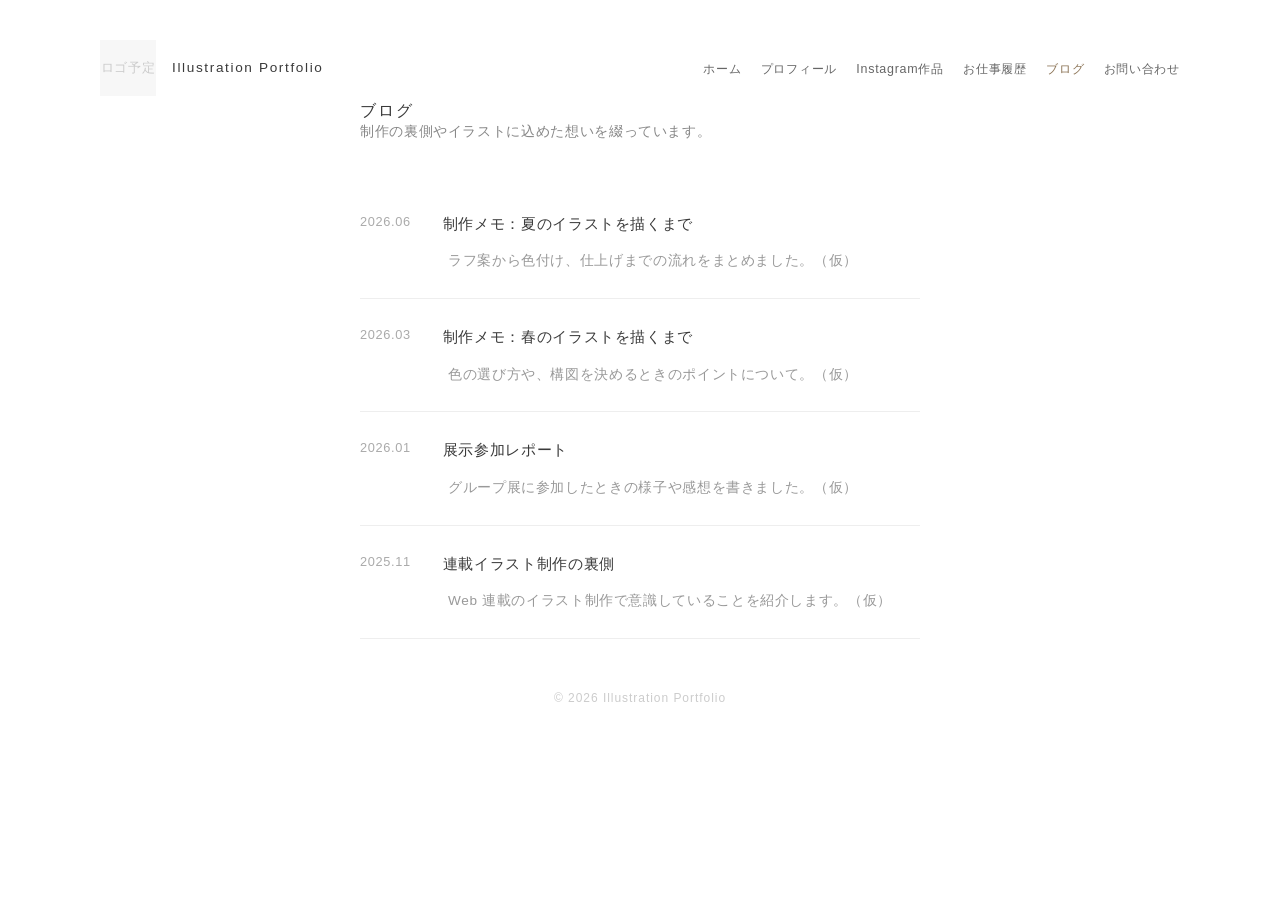
==== blog.html @ 1ec5f2de "複数ページ構成の土台を作成" ====
<!DOCTYPE html>
<html lang="ja">
<head>
  <meta charset="UTF-8">
  <meta name="viewport" content="width=device-width, initial-scale=1.0">
  <title>Illustration Portfolio | ブログ</title>
  <link rel="stylesheet" href="style.css">
</head>
<body>

  <div class="site-header">
    <a href="index.html" class="site-logo">
      <div class="placeholder logo-placeholder">ロゴ予定</div>
      <span>Illustration Portfolio</span>
    </a>
    <nav>
      <ul>
        <li><a href="index.html">ホーム</a></li>
        <li><a href="profile.html">プロフィール</a></li>
        <li><a href="instagram.html">Instagram作品</a></li>
        <li><a href="works.html">お仕事履歴</a></li>
        <li><a href="blog.html" class="nav-current">ブログ</a></li>
        <li><a href="contact.html">お問い合わせ</a></li>
      </ul>
    </nav>
  </div>

  <main class="section-narrow page-main">
    <h1 class="page-title">ブログ</h1>
    <p class="section-lead">制作の裏側やイラストに込めた想いを綴っています。</p>

    <ul class="blog-list">
      <li>
        <a href="#">
          <span class="blog-date">2026.06</span>
          <span class="blog-title">制作メモ：夏のイラストを描くまで</span>
        </a>
        <p class="blog-excerpt">ラフ案から色付け、仕上げまでの流れをまとめました。（仮）</p>
      </li>
      <li>
        <a href="#">
          <span class="blog-date">2026.03</span>
          <span class="blog-title">制作メモ：春のイラストを描くまで</span>
        </a>
        <p class="blog-excerpt">色の選び方や、構図を決めるときのポイントについて。（仮）</p>
      </li>
      <li>
        <a href="#">
          <span class="blog-date">2026.01</span>
          <span class="blog-title">展示参加レポート</span>
        </a>
        <p class="blog-excerpt">グループ展に参加したときの様子や感想を書きました。（仮）</p>
      </li>
      <li>
        <a href="#">
          <span class="blog-date">2025.11</span>
          <span class="blog-title">連載イラスト制作の裏側</span>
        </a>
        <p class="blog-excerpt">Web 連載のイラスト制作で意識していることを紹介します。（仮）</p>
      </li>
    </ul>
  </main>

  <footer>
    <p>© 2026 Illustration Portfolio</p>
  </footer>

</body>
</html>
---- style.css ----
/* ========================================
   基本設定
   ======================================== */

body {
  margin: 0;
  background-color: #ffffff;
  color: #3a3a3a;
  font-family: "Hiragino Sans", "Hiragino Kaku Gothic ProN", Meiryo, sans-serif;
  font-weight: 300;
  line-height: 1.9;
  letter-spacing: 0.04em;
}

a {
  color: #3a3a3a;
  text-decoration: none;
}

a:hover {
  color: #8b7355;
}


/* ========================================
   ヘッダー（ロゴ左・ナビ右）
   ======================================== */

.site-header {
  display: flex;
  align-items: center;
  justify-content: space-between;
  max-width: 1080px;
  margin: 0 auto;
  padding: 2.5rem 2rem 0;
}

.site-logo {
  display: flex;
  align-items: center;
  gap: 1rem;
  color: #3a3a3a;
}

.site-logo:hover {
  color: #3a3a3a;
  text-decoration: none;
}

.site-logo span {
  font-size: 0.85rem;
  letter-spacing: 0.12em;
  line-height: 1.5;
}

nav ul {
  display: flex;
  flex-wrap: wrap;
  gap: 1.2rem;
  list-style: none;
  margin: 0;
  padding: 0;
}

nav a {
  font-size: 0.78rem;
  letter-spacing: 0.06em;
  color: #666;
}

nav a:hover {
  color: #8b7355;
  text-decoration: none;
}

nav a.nav-current {
  color: #8b7355;
}


/* ========================================
   プレースホルダー
   ======================================== */

.placeholder {
  display: flex;
  align-items: center;
  justify-content: center;
  background-color: #f7f7f7;
  color: #ccc;
  font-size: 0.8rem;
  box-sizing: border-box;
}

.logo-placeholder {
  width: 56px;
  height: 56px;
  flex-shrink: 0;
}

.main-visual-placeholder {
  width: 100%;
  max-width: 640px;
  height: 480px;
  margin: 0 auto;
}

.work-placeholder {
  width: 100%;
  aspect-ratio: 1 / 1;
}

.instagram-placeholder {
  width: 100%;
  aspect-ratio: 1 / 1;
}

.multi-placeholder {
  width: 100%;
  aspect-ratio: 4 / 5;
  font-size: 0.75rem;
  color: #bbb;
}

.profile-placeholder {
  width: 160px;
  height: 200px;
  flex-shrink: 0;
}


/* ========================================
   ページセクション共通
   （将来の表示切り替え用に class を整理）
   ======================================== */

main {
  padding-bottom: 6rem;
}

.page-main {
  padding-top: 3rem;
}

.page-title {
  margin: 0 0 0.5rem;
  font-size: 1rem;
  font-weight: 300;
  letter-spacing: 0.12em;
  color: #3a3a3a;
}

.page-section {
  margin-bottom: 7rem;
}

.page-section:last-child {
  margin-bottom: 0;
}

.section-wide {
  max-width: 1080px;
  margin-left: auto;
  margin-right: auto;
  padding: 0 2rem;
}

.section-narrow {
  max-width: 560px;
  margin-left: auto;
  margin-right: auto;
  padding: 0 2rem;
}

.section-heading {
  margin: 0 0 2rem;
  font-size: 0.9rem;
  font-weight: 300;
  letter-spacing: 0.12em;
  color: #3a3a3a;
}

.section-lead {
  margin: -1rem 0 2.5rem;
  font-size: 0.9rem;
  color: #888;
}

.section-link {
  margin-top: 2rem;
  font-size: 0.85rem;
}


/* ========================================
   ホーム（入口）
   ======================================== */

.home-hero {
  padding: 3rem 0 5rem;
  text-align: center;
}

.home-block {
  margin-bottom: 6rem;
}

.home-block:last-child {
  margin-bottom: 0;
}

.home-blog .blog-list li:last-child {
  border-bottom: none;
  padding-bottom: 0;
}

.home-contact {
  text-align: center;
}

.home-profile-layout {
  display: flex;
  align-items: flex-start;
  gap: 2.5rem;
}

.home-profile-text p {
  margin: 0 0 1rem;
  font-size: 0.9rem;
  color: #666;
}

.profile-name {
  margin: 0 0 1rem;
  font-size: 1rem;
  letter-spacing: 0.15em;
  color: #3a3a3a;
}


/* ========================================
   作品ギャラリー
   ======================================== */

.gallery {
  display: grid;
  gap: 1.25rem;
}

.gallery-preview {
  grid-template-columns: repeat(3, 1fr);
}

.gallery-works {
  grid-template-columns: repeat(4, 1fr);
}

.gallery-instagram {
  grid-template-columns: repeat(3, 1fr);
}


/* ========================================
   Instagram
   ======================================== */

.instagram-row {
  display: grid;
  grid-template-columns: repeat(3, 1fr);
  gap: 1.25rem;
}

.instagram-post-multi .multi-placeholder {
  border: 1px dashed #ddd;
  background-color: #fafafa;
}


/* ========================================
   プロフィール
   ======================================== */

.profile-layout {
  display: flex;
  justify-content: space-between;
  align-items: flex-start;
  gap: 3rem;
}

.profile-text p {
  margin: 0 0 1.5rem;
  font-size: 0.9rem;
  color: #666;
}


/* ========================================
   ブログ
   ======================================== */

.blog-list {
  list-style: none;
  margin: 0;
  padding: 0;
}

.blog-list li {
  border-bottom: 1px solid #eee;
  padding: 1.5rem 0;
}

.blog-list a {
  display: flex;
  gap: 2rem;
  color: #3a3a3a;
}

.blog-list a:hover {
  color: #8b7355;
  text-decoration: none;
}

.blog-date {
  flex-shrink: 0;
  font-size: 0.8rem;
  color: #aaa;
}

.blog-title {
  font-size: 0.95rem;
}

.blog-excerpt {
  margin: 0.6rem 0 0 5.5rem;
  font-size: 0.85rem;
  color: #999;
}


/* ========================================
   お仕事履歴
   ======================================== */

.works-history-list {
  display: grid;
  grid-template-columns: repeat(2, 1fr);
  gap: 2.5rem 1.25rem;
}

.works-history-item h3 {
  margin: 1rem 0 0.3rem;
  font-size: 0.9rem;
  font-weight: 300;
  color: #3a3a3a;
}

.works-history-item p {
  margin: 0;
  font-size: 0.85rem;
  color: #888;
}


/* ========================================
   お問い合わせフォーム
   ======================================== */

.contact-form p {
  margin: 0 0 2rem;
}

.contact-form label {
  display: block;
  margin-bottom: 0.5rem;
  font-size: 0.8rem;
  color: #888;
}

.contact-form input,
.contact-form textarea {
  width: 100%;
  padding: 0.5rem 0;
  border: none;
  border-bottom: 1px solid #ddd;
  background: transparent;
  font-size: 0.95rem;
  font-family: inherit;
  color: #3a3a3a;
  box-sizing: border-box;
  resize: vertical;
}

.contact-form input:focus,
.contact-form textarea:focus {
  outline: none;
  border-bottom-color: #8b7355;
}

.contact-form button {
  display: block;
  margin: 3rem auto 0;
  padding: 0.7rem 3rem;
  background-color: #3a3a3a;
  color: #ffffff;
  border: none;
  border-radius: 2rem;
  font-size: 0.85rem;
  font-family: inherit;
  letter-spacing: 0.1em;
  cursor: pointer;
}

.contact-form button:hover {
  background-color: #8b7355;
}


/* ========================================
   フッター
   ======================================== */

footer {
  text-align: center;
  padding: 3rem 2rem 4rem;
  font-size: 0.75rem;
  color: #ccc;
  letter-spacing: 0.08em;
}

footer p {
  margin: 0;
}


/* ========================================
   スマホ対応
   ======================================== */

@media (max-width: 768px) {
  .site-header {
    flex-direction: column;
    align-items: flex-start;
    gap: 1.5rem;
    padding-top: 2rem;
  }

  nav ul {
    gap: 0.8rem;
  }

  .home-hero {
    padding: 2rem 0 3rem;
  }

  .main-visual-placeholder {
    height: 280px;
  }

  .home-profile-layout,
  .profile-layout {
    flex-direction: column;
    align-items: center;
    text-align: center;
  }

  .gallery-preview,
  .gallery-works,
  .gallery-instagram {
    grid-template-columns: repeat(2, 1fr);
  }

  .instagram-row {
    grid-template-columns: repeat(2, 1fr);
  }

  .works-history-list {
    grid-template-columns: 1fr;
  }

  .blog-excerpt {
    margin-left: 0;
  }

  .blog-list a {
    flex-direction: column;
    gap: 0.3rem;
  }
}
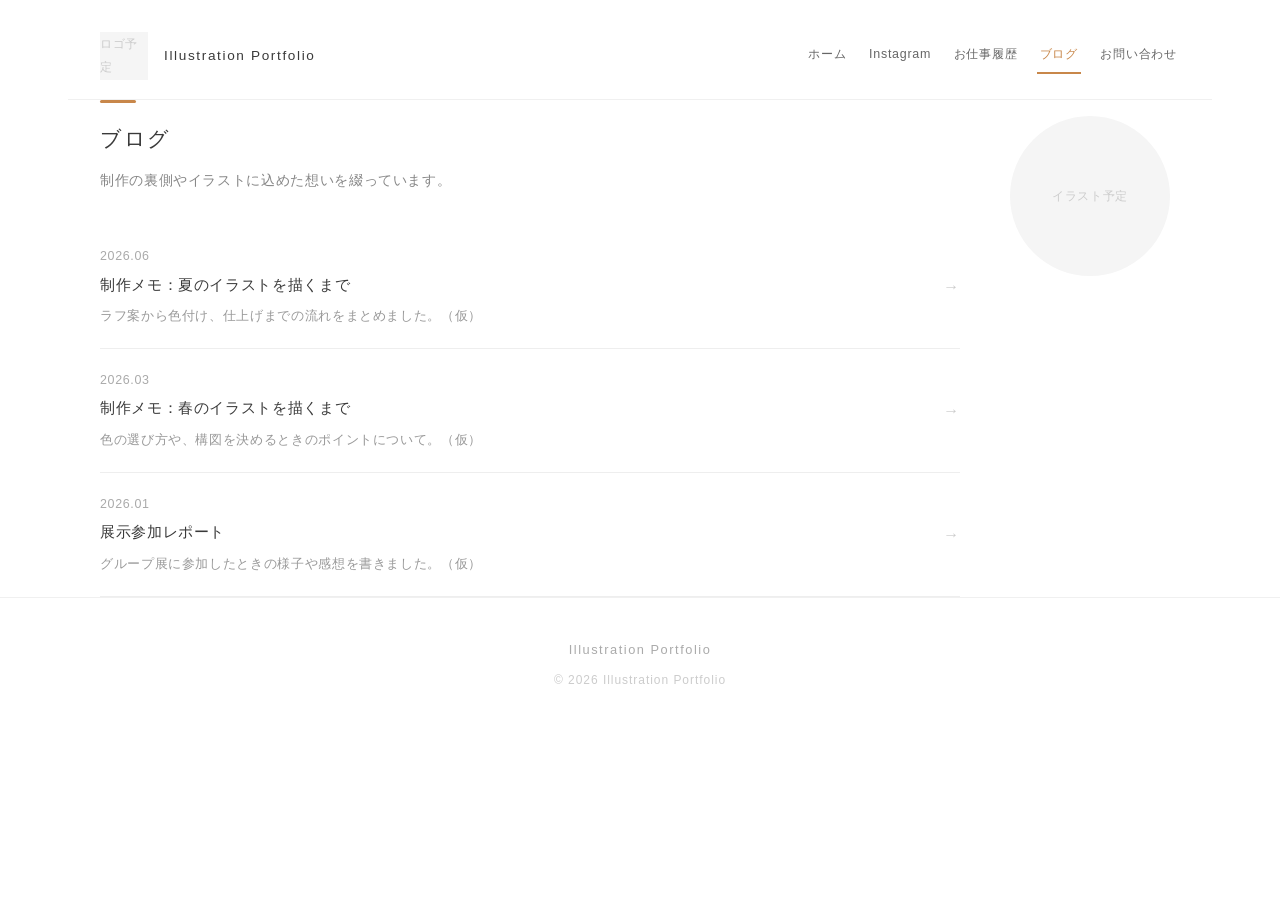
==== commit 6ce8b4ca: "サイト構成を見直しプロフィールページを統合" ====
--- a/blog.html
+++ b/blog.html
@@ -8,61 +8,71 @@
 </head>
 <body>
 
-  <div class="site-header">
+  <header class="site-header">
     <a href="index.html" class="site-logo">
       <div class="placeholder logo-placeholder">ロゴ予定</div>
       <span>Illustration Portfolio</span>
     </a>
-    <nav>
+    <nav aria-label="メインナビゲーション">
       <ul>
         <li><a href="index.html">ホーム</a></li>
-        <li><a href="profile.html">プロフィール</a></li>
-        <li><a href="instagram.html">Instagram作品</a></li>
+        <li><a href="instagram.html">Instagram</a></li>
         <li><a href="works.html">お仕事履歴</a></li>
         <li><a href="blog.html" class="nav-current">ブログ</a></li>
         <li><a href="contact.html">お問い合わせ</a></li>
       </ul>
     </nav>
-  </div>
+  </header>
 
-  <main class="section-narrow page-main">
-    <h1 class="page-title">ブログ</h1>
-    <p class="section-lead">制作の裏側やイラストに込めた想いを綴っています。</p>
-
-    <ul class="blog-list">
-      <li>
-        <a href="#">
-          <span class="blog-date">2026.06</span>
-          <span class="blog-title">制作メモ：夏のイラストを描くまで</span>
-        </a>
-        <p class="blog-excerpt">ラフ案から色付け、仕上げまでの流れをまとめました。（仮）</p>
-      </li>
-      <li>
-        <a href="#">
-          <span class="blog-date">2026.03</span>
-          <span class="blog-title">制作メモ：春のイラストを描くまで</span>
-        </a>
-        <p class="blog-excerpt">色の選び方や、構図を決めるときのポイントについて。（仮）</p>
-      </li>
-      <li>
-        <a href="#">
-          <span class="blog-date">2026.01</span>
-          <span class="blog-title">展示参加レポート</span>
-        </a>
-        <p class="blog-excerpt">グループ展に参加したときの様子や感想を書きました。（仮）</p>
-      </li>
-      <li>
-        <a href="#">
-          <span class="blog-date">2025.11</span>
-          <span class="blog-title">連載イラスト制作の裏側</span>
-        </a>
-        <p class="blog-excerpt">Web 連載のイラスト制作で意識していることを紹介します。（仮）</p>
-      </li>
-    </ul>
+  <main class="section-wide page-main">
+    <div class="page-layout">
+      <div class="page-content">
+        <header class="page-header">
+          <h1 class="page-title">ブログ</h1>
+          <p class="page-lead">制作の裏側やイラストに込めた想いを綴っています。</p>
+        </header>
+        <ul class="blog-list">
+          <li>
+            <a href="#" class="blog-item-link">
+              <div class="blog-item-body">
+                <span class="blog-date">2026.06</span>
+                <span class="blog-title">制作メモ：夏のイラストを描くまで</span>
+                <p class="blog-excerpt">ラフ案から色付け、仕上げまでの流れをまとめました。（仮）</p>
+              </div>
+              <span class="blog-arrow">→</span>
+            </a>
+          </li>
+          <li>
+            <a href="#" class="blog-item-link">
+              <div class="blog-item-body">
+                <span class="blog-date">2026.03</span>
+                <span class="blog-title">制作メモ：春のイラストを描くまで</span>
+                <p class="blog-excerpt">色の選び方や、構図を決めるときのポイントについて。（仮）</p>
+              </div>
+              <span class="blog-arrow">→</span>
+            </a>
+          </li>
+          <li>
+            <a href="#" class="blog-item-link">
+              <div class="blog-item-body">
+                <span class="blog-date">2026.01</span>
+                <span class="blog-title">展示参加レポート</span>
+                <p class="blog-excerpt">グループ展に参加したときの様子や感想を書きました。（仮）</p>
+              </div>
+              <span class="blog-arrow">→</span>
+            </a>
+          </li>
+        </ul>
+      </div>
+      <aside class="page-deco">
+        <div class="placeholder deco-placeholder">イラスト予定</div>
+      </aside>
+    </div>
   </main>
 
-  <footer>
-    <p>© 2026 Illustration Portfolio</p>
+  <footer class="site-footer">
+    <p class="footer-site-name">Illustration Portfolio</p>
+    <p class="footer-copy">© 2026 Illustration Portfolio</p>
   </footer>
 
 </body>
--- a/style.css
+++ b/style.css
@@ -1,11 +1,20 @@
 /* ========================================
    基本設定
    ======================================== */
+
+:root {
+  --accent: #c8874a;
+  --accent-light: #f5ebe0;
+  --text: #3a3a3a;
+  --text-muted: #888;
+  --border: #f0f0f0;
+  --placeholder-bg: #f5f5f5;
+}
 
 body {
   margin: 0;
   background-color: #ffffff;
-  color: #3a3a3a;
+  color: var(--text);
   font-family: "Hiragino Sans", "Hiragino Kaku Gothic ProN", Meiryo, sans-serif;
   font-weight: 300;
   line-height: 1.9;
@@ -13,17 +22,17 @@
 }
 
 a {
-  color: #3a3a3a;
+  color: var(--text);
   text-decoration: none;
 }
 
 a:hover {
-  color: #8b7355;
-}
-
-
-/* ========================================
-   ヘッダー（ロゴ左・ナビ右）
+  color: var(--accent);
+}
+
+
+/* ========================================
+   ヘッダー
    ======================================== */
 
 .site-header {
@@ -32,18 +41,19 @@
   justify-content: space-between;
   max-width: 1080px;
   margin: 0 auto;
-  padding: 2.5rem 2rem 0;
+  padding: 2rem 2rem 1.2rem;
+  border-bottom: 1px solid var(--border);
 }
 
 .site-logo {
   display: flex;
   align-items: center;
   gap: 1rem;
-  color: #3a3a3a;
+  color: var(--text);
 }
 
 .site-logo:hover {
-  color: #3a3a3a;
+  color: var(--text);
   text-decoration: none;
 }
 
@@ -56,25 +66,30 @@
 nav ul {
   display: flex;
   flex-wrap: wrap;
-  gap: 1.2rem;
+  gap: 1rem;
   list-style: none;
   margin: 0;
   padding: 0;
 }
 
 nav a {
+  display: inline-block;
+  padding: 0.3rem 0.2rem;
   font-size: 0.78rem;
   letter-spacing: 0.06em;
   color: #666;
+  border-bottom: 2px solid transparent;
 }
 
 nav a:hover {
-  color: #8b7355;
+  color: var(--accent);
   text-decoration: none;
 }
 
 nav a.nav-current {
-  color: #8b7355;
+  color: var(--accent);
+  font-weight: 400;
+  border-bottom-color: var(--accent);
 }
 
 
@@ -86,30 +101,36 @@
   display: flex;
   align-items: center;
   justify-content: center;
-  background-color: #f7f7f7;
+  background-color: var(--placeholder-bg);
   color: #ccc;
-  font-size: 0.8rem;
+  font-size: 0.75rem;
   box-sizing: border-box;
 }
 
 .logo-placeholder {
-  width: 56px;
-  height: 56px;
+  width: 48px;
+  height: 48px;
   flex-shrink: 0;
 }
 
 .main-visual-placeholder {
   width: 100%;
-  max-width: 640px;
-  height: 480px;
+  height: 300px;
+}
+
+.deco-placeholder {
+  width: 160px;
+  height: 160px;
+  border-radius: 50%;
   margin: 0 auto;
 }
 
-.work-placeholder {
+.thumb-placeholder {
   width: 100%;
   aspect-ratio: 1 / 1;
 }
 
+.work-placeholder,
 .instagram-placeholder {
   width: 100%;
   aspect-ratio: 1 / 1;
@@ -117,45 +138,30 @@
 
 .multi-placeholder {
   width: 100%;
-  aspect-ratio: 4 / 5;
-  font-size: 0.75rem;
+  aspect-ratio: 1 / 1;
+  font-size: 0.7rem;
   color: #bbb;
-}
-
-.profile-placeholder {
-  width: 160px;
+  border: 1px dashed #ddd;
+  background-color: #fafafa;
+}
+
+.profile-image-placeholder {
+  width: 200px;
   height: 200px;
   flex-shrink: 0;
 }
 
 
 /* ========================================
-   ページセクション共通
-   （将来の表示切り替え用に class を整理）
+   共通レイアウト
    ======================================== */
 
 main {
-  padding-bottom: 6rem;
+  padding-bottom: 5rem;
 }
 
 .page-main {
-  padding-top: 3rem;
-}
-
-.page-title {
-  margin: 0 0 0.5rem;
-  font-size: 1rem;
-  font-weight: 300;
-  letter-spacing: 0.12em;
-  color: #3a3a3a;
-}
-
-.page-section {
-  margin-bottom: 7rem;
-}
-
-.page-section:last-child {
-  margin-bottom: 0;
+  padding-top: 2.5rem;
 }
 
 .section-wide {
@@ -165,76 +171,123 @@
   padding: 0 2rem;
 }
 
-.section-narrow {
-  max-width: 560px;
-  margin-left: auto;
-  margin-right: auto;
-  padding: 0 2rem;
-}
-
 .section-heading {
+  margin: 0 0 1rem;
+  font-size: 0.95rem;
+  font-weight: 400;
+  letter-spacing: 0.08em;
+  color: var(--text);
+}
+
+.section-lead,
+.page-lead {
   margin: 0 0 2rem;
+  font-size: 0.88rem;
+  color: var(--text-muted);
+}
+
+.section-link {
+  margin-top: 1.2rem;
+  font-size: 0.85rem;
+}
+
+.section-link a {
+  color: var(--accent);
+}
+
+
+/* ========================================
+   ページタイトル（下層ページ）
+   ======================================== */
+
+.page-layout {
+  display: grid;
+  grid-template-columns: 1fr 180px;
+  gap: 2.5rem;
+  align-items: start;
+}
+
+.page-header {
+  margin-bottom: 2rem;
+}
+
+.page-header::before {
+  content: "";
+  display: block;
+  width: 36px;
+  height: 3px;
+  background-color: var(--accent);
+  margin-bottom: 1rem;
+  border-radius: 2px;
+}
+
+.page-title {
+  margin: 0 0 0.5rem;
+  font-size: 1.3rem;
+  font-weight: 400;
+  letter-spacing: 0.08em;
+  color: var(--text);
+}
+
+.page-deco {
+  padding-top: 1rem;
+}
+
+
+/* ========================================
+   ホーム
+   ======================================== */
+
+.home-hero {
+  margin-bottom: 4rem;
+}
+
+.home-sections {
+  display: flex;
+  flex-direction: column;
+  gap: 4rem;
+}
+
+.home-section {
+  width: 100%;
+}
+
+.home-col-text {
+  margin: 0 0 1rem;
+  font-size: 0.85rem;
+  color: var(--text-muted);
+  line-height: 1.8;
+}
+
+.home-blog-list li:last-child {
+  border-bottom: none;
+}
+
+.thumb-row {
+  display: grid;
+  grid-template-columns: repeat(4, 1fr);
+  gap: 0.6rem;
+}
+
+.thumb-row-3 {
+  grid-template-columns: repeat(3, 1fr);
+}
+
+
+/* ========================================
+   プロフィール
+   ======================================== */
+
+.profile-row {
+  display: flex;
+  gap: 2rem;
+  align-items: flex-start;
+}
+
+.profile-text p {
+  margin: 0 0 1.2rem;
   font-size: 0.9rem;
-  font-weight: 300;
-  letter-spacing: 0.12em;
-  color: #3a3a3a;
-}
-
-.section-lead {
-  margin: -1rem 0 2.5rem;
-  font-size: 0.9rem;
-  color: #888;
-}
-
-.section-link {
-  margin-top: 2rem;
-  font-size: 0.85rem;
-}
-
-
-/* ========================================
-   ホーム（入口）
-   ======================================== */
-
-.home-hero {
-  padding: 3rem 0 5rem;
-  text-align: center;
-}
-
-.home-block {
-  margin-bottom: 6rem;
-}
-
-.home-block:last-child {
-  margin-bottom: 0;
-}
-
-.home-blog .blog-list li:last-child {
-  border-bottom: none;
-  padding-bottom: 0;
-}
-
-.home-contact {
-  text-align: center;
-}
-
-.home-profile-layout {
-  display: flex;
-  align-items: flex-start;
-  gap: 2.5rem;
-}
-
-.home-profile-text p {
-  margin: 0 0 1rem;
-  font-size: 0.9rem;
-  color: #666;
-}
-
-.profile-name {
-  margin: 0 0 1rem;
-  font-size: 1rem;
-  letter-spacing: 0.15em;
-  color: #3a3a3a;
+  color: var(--text-muted);
 }
 
 
@@ -244,15 +297,7 @@
 
 .gallery {
   display: grid;
-  gap: 1.25rem;
-}
-
-.gallery-preview {
-  grid-template-columns: repeat(3, 1fr);
-}
-
-.gallery-works {
-  grid-template-columns: repeat(4, 1fr);
+  gap: 1rem;
 }
 
 .gallery-instagram {
@@ -261,36 +306,33 @@
 
 
 /* ========================================
-   Instagram
-   ======================================== */
-
-.instagram-row {
+   お仕事履歴
+   ======================================== */
+
+.works-history-list {
   display: grid;
-  grid-template-columns: repeat(3, 1fr);
-  gap: 1.25rem;
-}
-
-.instagram-post-multi .multi-placeholder {
-  border: 1px dashed #ddd;
-  background-color: #fafafa;
-}
-
-
-/* ========================================
-   プロフィール
-   ======================================== */
-
-.profile-layout {
-  display: flex;
-  justify-content: space-between;
-  align-items: flex-start;
-  gap: 3rem;
-}
-
-.profile-text p {
-  margin: 0 0 1.5rem;
-  font-size: 0.9rem;
-  color: #666;
+  grid-template-columns: repeat(4, 1fr);
+  gap: 1rem;
+}
+
+.works-history-item h3 {
+  margin: 0.8rem 0 0.2rem;
+  font-size: 0.85rem;
+  font-weight: 400;
+  color: var(--text);
+}
+
+.works-year {
+  margin: 0 0 0.3rem;
+  font-size: 0.8rem;
+  color: var(--accent);
+}
+
+.works-history-item p:last-child {
+  margin: 0;
+  font-size: 0.8rem;
+  color: var(--text-muted);
+  line-height: 1.7;
 }
 
 
@@ -306,58 +348,49 @@
 
 .blog-list li {
   border-bottom: 1px solid #eee;
-  padding: 1.5rem 0;
-}
-
-.blog-list a {
-  display: flex;
-  gap: 2rem;
-  color: #3a3a3a;
-}
-
-.blog-list a:hover {
-  color: #8b7355;
+}
+
+.blog-item-link {
+  display: flex;
+  align-items: center;
+  justify-content: space-between;
+  gap: 1rem;
+  padding: 1.2rem 0;
+  color: var(--text);
+}
+
+.blog-item-link:hover {
+  color: var(--accent);
   text-decoration: none;
 }
 
+.blog-item-body {
+  flex: 1;
+}
+
 .blog-date {
+  display: block;
+  font-size: 0.78rem;
+  color: #aaa;
+  margin-bottom: 0.2rem;
+}
+
+.blog-title {
+  display: block;
+  font-size: 0.92rem;
+  margin-bottom: 0.3rem;
+}
+
+.blog-excerpt {
+  margin: 0;
+  font-size: 0.82rem;
+  color: #999;
+}
+
+.blog-arrow {
   flex-shrink: 0;
-  font-size: 0.8rem;
-  color: #aaa;
-}
-
-.blog-title {
-  font-size: 0.95rem;
-}
-
-.blog-excerpt {
-  margin: 0.6rem 0 0 5.5rem;
-  font-size: 0.85rem;
-  color: #999;
-}
-
-
-/* ========================================
-   お仕事履歴
-   ======================================== */
-
-.works-history-list {
-  display: grid;
-  grid-template-columns: repeat(2, 1fr);
-  gap: 2.5rem 1.25rem;
-}
-
-.works-history-item h3 {
-  margin: 1rem 0 0.3rem;
-  font-size: 0.9rem;
-  font-weight: 300;
-  color: #3a3a3a;
-}
-
-.works-history-item p {
-  margin: 0;
-  font-size: 0.85rem;
-  color: #888;
+  font-size: 1rem;
+  color: #ccc;
 }
 
 
@@ -366,14 +399,14 @@
    ======================================== */
 
 .contact-form p {
-  margin: 0 0 2rem;
+  margin: 0 0 1.8rem;
 }
 
 .contact-form label {
   display: block;
-  margin-bottom: 0.5rem;
-  font-size: 0.8rem;
-  color: #888;
+  margin-bottom: 0.4rem;
+  font-size: 0.82rem;
+  color: var(--text-muted);
 }
 
 .contact-form input,
@@ -385,7 +418,7 @@
   background: transparent;
   font-size: 0.95rem;
   font-family: inherit;
-  color: #3a3a3a;
+  color: var(--text);
   box-sizing: border-box;
   resize: vertical;
 }
@@ -393,14 +426,14 @@
 .contact-form input:focus,
 .contact-form textarea:focus {
   outline: none;
-  border-bottom-color: #8b7355;
+  border-bottom-color: var(--accent);
 }
 
 .contact-form button {
   display: block;
-  margin: 3rem auto 0;
-  padding: 0.7rem 3rem;
-  background-color: #3a3a3a;
+  margin: 2rem 0 0;
+  padding: 0.65rem 2.5rem;
+  background-color: var(--text);
   color: #ffffff;
   border: none;
   border-radius: 2rem;
@@ -411,7 +444,7 @@
 }
 
 .contact-form button:hover {
-  background-color: #8b7355;
+  background-color: var(--accent);
 }
 
 
@@ -419,16 +452,24 @@
    フッター
    ======================================== */
 
-footer {
+.site-footer {
   text-align: center;
-  padding: 3rem 2rem 4rem;
+  padding: 2.5rem 2rem 3.5rem;
+  border-top: 1px solid var(--border);
+}
+
+.footer-site-name {
+  margin: 0 0 0.4rem;
+  font-size: 0.8rem;
+  letter-spacing: 0.12em;
+  color: #aaa;
+}
+
+.footer-copy {
+  margin: 0;
   font-size: 0.75rem;
   color: #ccc;
   letter-spacing: 0.08em;
-}
-
-footer p {
-  margin: 0;
 }
 
 
@@ -440,49 +481,43 @@
   .site-header {
     flex-direction: column;
     align-items: flex-start;
-    gap: 1.5rem;
-    padding-top: 2rem;
+    gap: 1.2rem;
   }
 
   nav ul {
-    gap: 0.8rem;
-  }
-
-  .home-hero {
-    padding: 2rem 0 3rem;
-  }
-
-  .main-visual-placeholder {
-    height: 280px;
-  }
-
-  .home-profile-layout,
-  .profile-layout {
+    gap: 0.6rem;
+  }
+
+  .home-hero,
+  .page-layout {
+    grid-template-columns: 1fr;
+  }
+
+  .page-deco {
+    order: -1;
+  }
+
+  .deco-placeholder {
+    width: 120px;
+    height: 120px;
+  }
+
+  .thumb-row {
+    grid-template-columns: repeat(2, 1fr);
+  }
+
+  .profile-row {
     flex-direction: column;
     align-items: center;
     text-align: center;
   }
 
-  .gallery-preview,
-  .gallery-works,
+  .works-history-list,
   .gallery-instagram {
     grid-template-columns: repeat(2, 1fr);
   }
 
-  .instagram-row {
-    grid-template-columns: repeat(2, 1fr);
-  }
-
-  .works-history-list {
-    grid-template-columns: 1fr;
-  }
-
-  .blog-excerpt {
-    margin-left: 0;
-  }
-
-  .blog-list a {
-    flex-direction: column;
-    gap: 0.3rem;
-  }
-}
+  .main-visual-placeholder {
+    height: 220px;
+  }
+}
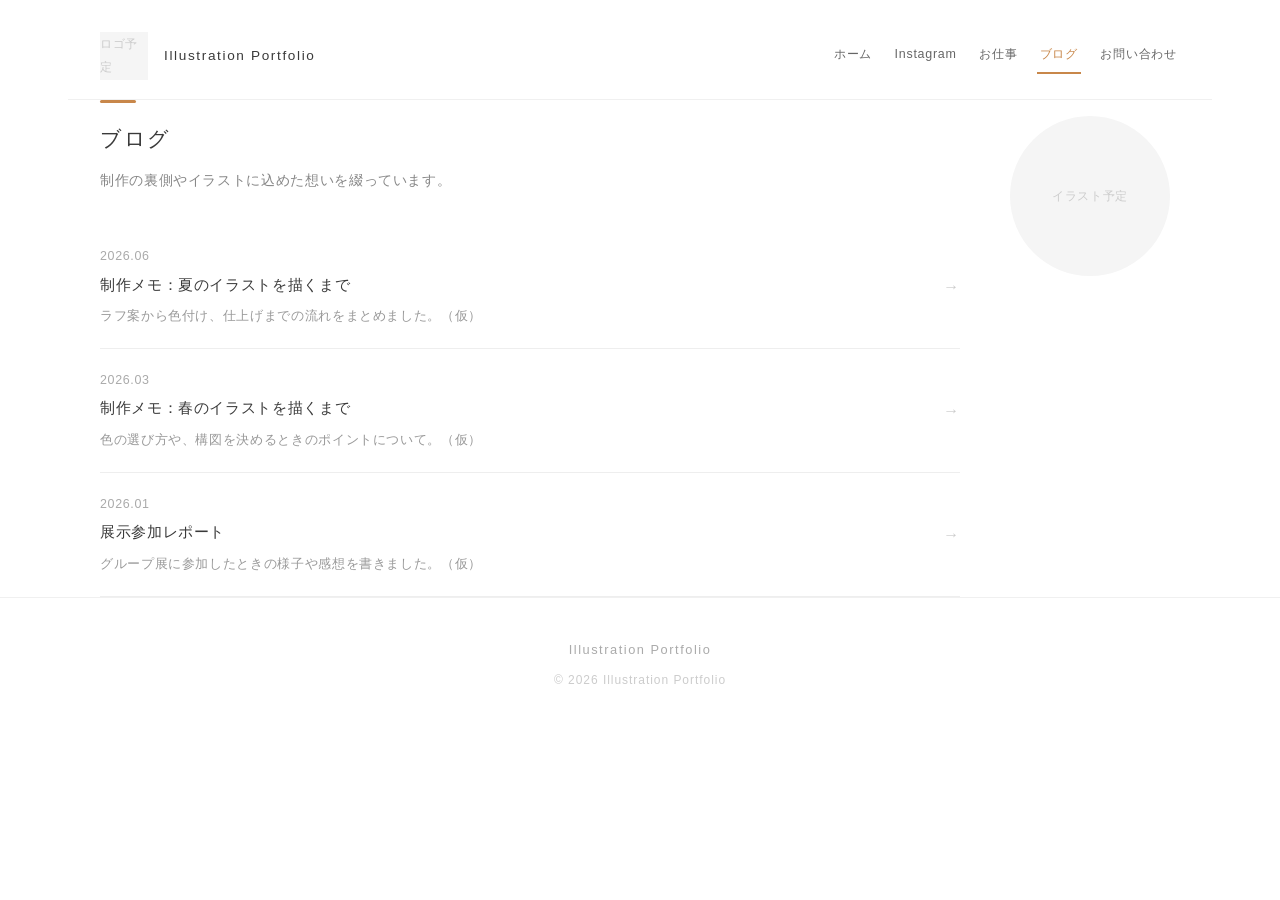
==== commit 5f2ed456: "ホームにお仕事セクションを追加しサイト構成を調整" ====
--- a/blog.html
+++ b/blog.html
@@ -17,7 +17,7 @@
       <ul>
         <li><a href="index.html">ホーム</a></li>
         <li><a href="instagram.html">Instagram</a></li>
-        <li><a href="works.html">お仕事履歴</a></li>
+        <li><a href="works.html">お仕事</a></li>
         <li><a href="blog.html" class="nav-current">ブログ</a></li>
         <li><a href="contact.html">お問い合わせ</a></li>
       </ul>
--- a/style.css
+++ b/style.css
@@ -273,6 +273,26 @@
   grid-template-columns: repeat(3, 1fr);
 }
 
+.home-works-list {
+  display: grid;
+  grid-template-columns: repeat(3, 1fr);
+  gap: 1rem;
+}
+
+.home-works-item h3 {
+  margin: 0.8rem 0 0.3rem;
+  font-size: 0.85rem;
+  font-weight: 400;
+  color: var(--text);
+}
+
+.home-works-item p {
+  margin: 0;
+  font-size: 0.82rem;
+  color: var(--text-muted);
+  line-height: 1.7;
+}
+
 
 /* ========================================
    プロフィール
@@ -306,7 +326,7 @@
 
 
 /* ========================================
-   お仕事履歴
+   お仕事
    ======================================== */
 
 .works-history-list {
@@ -506,6 +526,10 @@
     grid-template-columns: repeat(2, 1fr);
   }
 
+  .home-works-list {
+    grid-template-columns: 1fr;
+  }
+
   .profile-row {
     flex-direction: column;
     align-items: center;
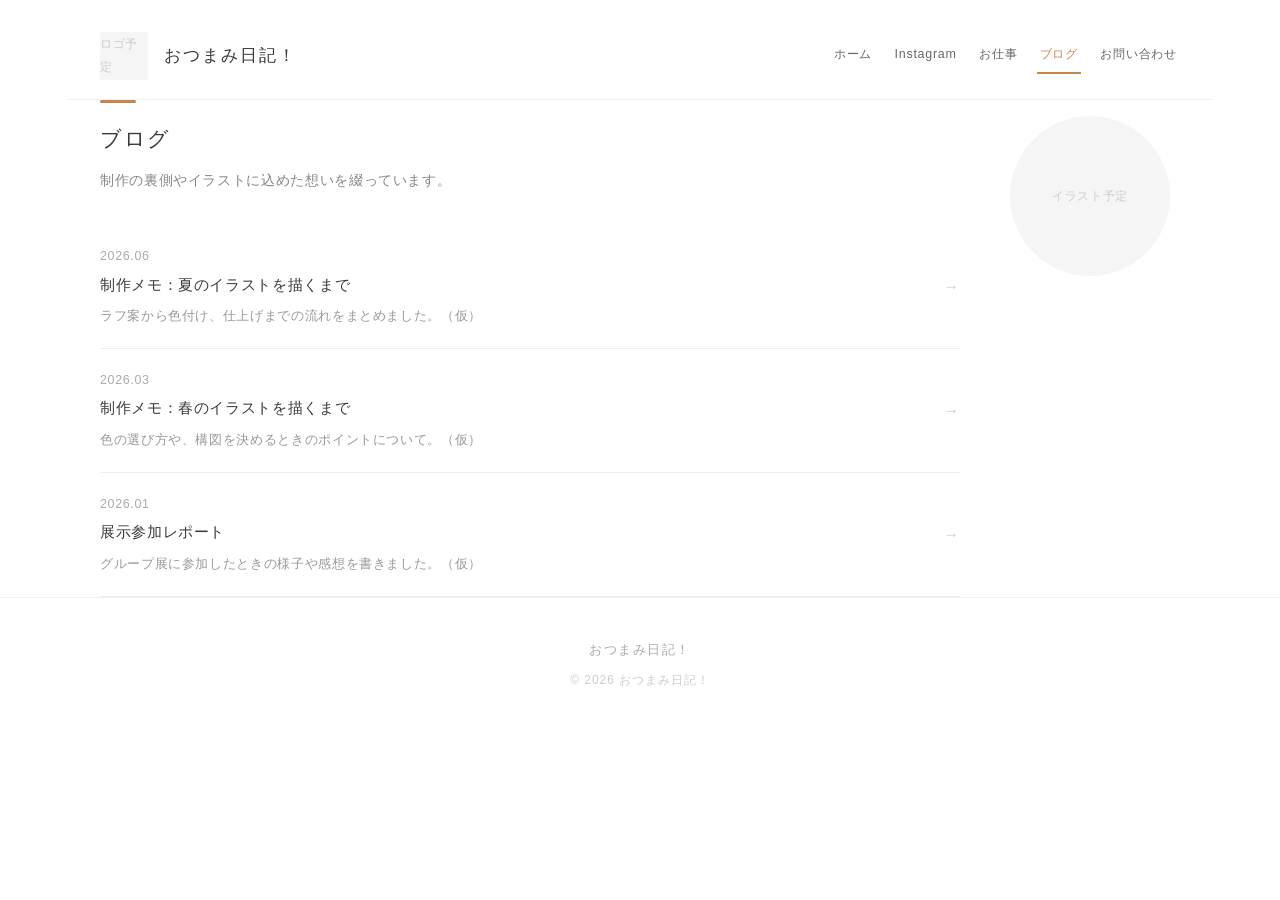
==== commit bd6946cf: "サイト名を統一しメインビジュアルを整備" ====
--- a/blog.html
+++ b/blog.html
@@ -3,7 +3,7 @@
 <head>
   <meta charset="UTF-8">
   <meta name="viewport" content="width=device-width, initial-scale=1.0">
-  <title>Illustration Portfolio | ブログ</title>
+  <title>ブログ | おつまみ日記！</title>
   <link rel="stylesheet" href="style.css">
 </head>
 <body>
@@ -11,7 +11,7 @@
   <header class="site-header">
     <a href="index.html" class="site-logo">
       <div class="placeholder logo-placeholder">ロゴ予定</div>
-      <span>Illustration Portfolio</span>
+      <span>おつまみ日記！</span>
     </a>
     <nav aria-label="メインナビゲーション">
       <ul>
@@ -71,8 +71,8 @@
   </main>
 
   <footer class="site-footer">
-    <p class="footer-site-name">Illustration Portfolio</p>
-    <p class="footer-copy">© 2026 Illustration Portfolio</p>
+    <p class="footer-site-name">おつまみ日記！</p>
+    <p class="footer-copy">© 2026 おつまみ日記！</p>
   </footer>
 
 </body>
--- a/style.css
+++ b/style.css
@@ -58,7 +58,7 @@
 }
 
 .site-logo span {
-  font-size: 0.85rem;
+  font-size: 1.05rem;
   letter-spacing: 0.12em;
   line-height: 1.5;
 }
@@ -115,7 +115,7 @@
 
 .main-visual-placeholder {
   width: 100%;
-  height: 300px;
+  height: 320px;
 }
 
 .deco-placeholder {
@@ -181,7 +181,7 @@
 
 .section-lead,
 .page-lead {
-  margin: 0 0 2rem;
+  margin: 0 0 1.5rem;
   font-size: 0.88rem;
   color: var(--text-muted);
 }
@@ -238,35 +238,129 @@
    ホーム
    ======================================== */
 
-.home-hero {
+.home-page {
+  padding-top: 2rem;
+}
+
+/* ① メインビジュアル */
+.home-mv {
+  margin-bottom: 2.5rem;
+}
+
+.home-mv-figure {
+  margin: 0 auto;
+  max-width: 85%;
+}
+
+.home-mv-image {
+  width: 100%;
+  height: auto;
+  display: block;
+}
+
+/* プロフィール詳細 */
+.home-profile-detail {
   margin-bottom: 4rem;
 }
 
+.profile-intro {
+  max-width: 560px;
+  margin: 0 auto;
+  text-align: center;
+}
+
+.home-profile-detail .profile-image-placeholder {
+  width: 160px;
+  height: 160px;
+  margin: 0 auto 1.8rem;
+  border-radius: 50%;
+}
+
+.home-profile-detail .profile-text p {
+  margin: 0 0 1.2rem;
+  font-size: 0.9rem;
+  color: var(--text-muted);
+  text-align: center;
+}
+
+.home-profile-detail .profile-text p:last-child {
+  margin-bottom: 0;
+}
+
+/* ② サイト案内カード */
+.home-guide {
+  margin-bottom: 5rem;
+}
+
+.guide-cards {
+  display: grid;
+  grid-template-columns: repeat(3, 1fr);
+  gap: 1.5rem;
+  max-width: 900px;
+  margin: 0 auto;
+}
+
+.guide-card-link {
+  display: block;
+  padding: 1.8rem 1.2rem;
+  text-align: center;
+  color: var(--text);
+  border: 1px solid var(--border);
+  border-radius: 4px;
+  transition: border-color 0.2s, background-color 0.2s;
+}
+
+.guide-card-link:hover {
+  color: var(--text);
+  text-decoration: none;
+  border-color: var(--accent-light);
+  background-color: #fafafa;
+}
+
+.guide-icon-placeholder {
+  width: 64px;
+  height: 64px;
+  margin: 0 auto 1.2rem;
+  border-radius: 50%;
+}
+
+.guide-card-title {
+  margin: 0 0 0.6rem;
+  font-size: 0.92rem;
+  font-weight: 400;
+  letter-spacing: 0.08em;
+}
+
+.guide-card-text {
+  margin: 0 0 1rem;
+  font-size: 0.8rem;
+  color: var(--text-muted);
+  line-height: 1.7;
+}
+
+.guide-card-more {
+  font-size: 0.82rem;
+  color: var(--accent);
+}
+
+/* ③〜⑤ コンテンツセクション */
 .home-sections {
   display: flex;
   flex-direction: column;
-  gap: 4rem;
+  gap: 5rem;
 }
 
 .home-section {
   width: 100%;
 }
 
-.home-col-text {
-  margin: 0 0 1rem;
-  font-size: 0.85rem;
-  color: var(--text-muted);
-  line-height: 1.8;
-}
-
 .home-blog-list li:last-child {
   border-bottom: none;
 }
 
 .thumb-row {
   display: grid;
-  grid-template-columns: repeat(4, 1fr);
-  gap: 0.6rem;
+  gap: 1rem;
 }
 
 .thumb-row-3 {
@@ -508,7 +602,6 @@
     gap: 0.6rem;
   }
 
-  .home-hero,
   .page-layout {
     grid-template-columns: 1fr;
   }
@@ -522,12 +615,48 @@
     height: 120px;
   }
 
-  .thumb-row {
+  .home-page {
+    padding-top: 1.5rem;
+  }
+
+  .home-mv {
+    margin-bottom: 2rem;
+  }
+
+  .home-profile-detail {
+    margin-bottom: 3rem;
+  }
+
+  .home-guide {
+    margin-bottom: 3.5rem;
+  }
+
+  .guide-cards {
+    grid-template-columns: 1fr;
+    gap: 1rem;
+  }
+
+  .guide-card-link {
+    padding: 1.5rem 1rem;
+  }
+
+  .home-sections {
+    gap: 3.5rem;
+  }
+
+  .section-heading {
+    font-size: 0.9rem;
+  }
+
+  .section-lead {
+    font-size: 0.85rem;
+    margin-bottom: 1.2rem;
+  }
+
+  .thumb-row-3,
+  .home-works-list {
     grid-template-columns: repeat(2, 1fr);
-  }
-
-  .home-works-list {
-    grid-template-columns: 1fr;
+    gap: 0.8rem;
   }
 
   .profile-row {
@@ -540,8 +669,4 @@
   .gallery-instagram {
     grid-template-columns: repeat(2, 1fr);
   }
-
-  .main-visual-placeholder {
-    height: 220px;
-  }
-}
+}
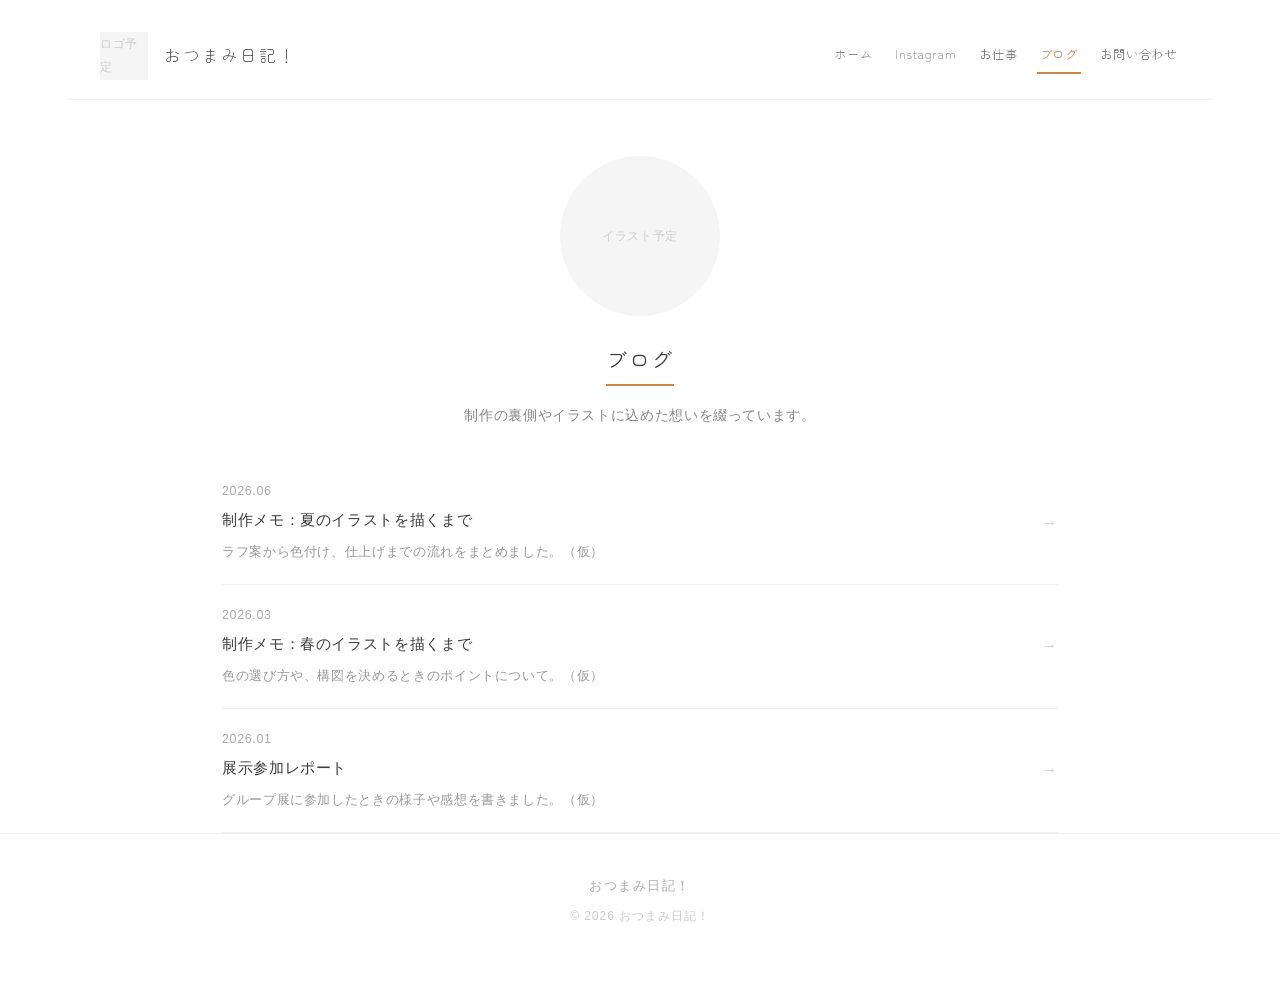
==== commit aca7da33: "サイト全体のレイアウトとコンテンツ幅を統一" ====
--- a/blog.html
+++ b/blog.html
@@ -24,10 +24,11 @@
     </nav>
   </header>
 
-  <main class="section-wide page-main">
-    <div class="page-layout">
-      <div class="page-content">
+  <main class="content-inner page-main">
         <header class="page-header">
+          <div class="page-deco">
+            <div class="placeholder deco-placeholder">イラスト予定</div>
+          </div>
           <h1 class="page-title">ブログ</h1>
           <p class="page-lead">制作の裏側やイラストに込めた想いを綴っています。</p>
         </header>
@@ -63,11 +64,6 @@
             </a>
           </li>
         </ul>
-      </div>
-      <aside class="page-deco">
-        <div class="placeholder deco-placeholder">イラスト予定</div>
-      </aside>
-    </div>
   </main>
 
   <footer class="site-footer">
--- a/style.css
+++ b/style.css
@@ -1,3 +1,5 @@
+@import url("https://fonts.googleapis.com/css2?family=Zen+Maru+Gothic&display=swap");
+
 /* ========================================
    基本設定
    ======================================== */
@@ -9,6 +11,8 @@
   --text-muted: #888;
   --border: #f0f0f0;
   --placeholder-bg: #f5f5f5;
+  --content-max: 900px;
+  --layout-max: 1080px;
 }
 
 body {
@@ -30,6 +34,14 @@
   color: var(--accent);
 }
 
+.site-logo span,
+nav a,
+.page-title,
+.section-heading,
+.guide-card-title {
+  font-family: "Zen Maru Gothic", sans-serif;
+}
+
 
 /* ========================================
    ヘッダー
@@ -39,7 +51,7 @@
   display: flex;
   align-items: center;
   justify-content: space-between;
-  max-width: 1080px;
+  max-width: var(--layout-max);
   margin: 0 auto;
   padding: 2rem 2rem 1.2rem;
   border-bottom: 1px solid var(--border);
@@ -164,11 +176,18 @@
   padding-top: 2.5rem;
 }
 
-.section-wide {
-  max-width: 1080px;
+.page-main:not(.home-page) {
+  padding-top: 3.5rem;
+}
+
+/* 本文コンテンツ共通幅（ヘッダー・フッターは --layout-max のまま） */
+.content-inner {
+  max-width: var(--content-max);
   margin-left: auto;
   margin-right: auto;
   padding: 0 2rem;
+  box-sizing: border-box;
+  width: 100%;
 }
 
 .section-heading {
@@ -200,29 +219,16 @@
    ページタイトル（下層ページ）
    ======================================== */
 
-.page-layout {
-  display: grid;
-  grid-template-columns: 1fr 180px;
-  gap: 2.5rem;
-  align-items: start;
-}
-
 .page-header {
   margin-bottom: 2rem;
-}
-
-.page-header::before {
-  content: "";
-  display: block;
-  width: 36px;
-  height: 3px;
-  background-color: var(--accent);
-  margin-bottom: 1rem;
-  border-radius: 2px;
+  text-align: center;
 }
 
 .page-title {
-  margin: 0 0 0.5rem;
+  display: inline-block;
+  margin: 0 0 1rem;
+  padding-bottom: 0.3rem;
+  border-bottom: 2px solid var(--accent);
   font-size: 1.3rem;
   font-weight: 400;
   letter-spacing: 0.08em;
@@ -230,7 +236,7 @@
 }
 
 .page-deco {
-  padding-top: 1rem;
+  margin-bottom: 1.5rem;
 }
 
 
@@ -249,7 +255,7 @@
 
 .home-mv-figure {
   margin: 0 auto;
-  max-width: 85%;
+  max-width: 100%;
 }
 
 .home-mv-image {
@@ -296,8 +302,6 @@
   display: grid;
   grid-template-columns: repeat(3, 1fr);
   gap: 1.5rem;
-  max-width: 900px;
-  margin: 0 auto;
 }
 
 .guide-card-link {
@@ -545,7 +549,7 @@
 
 .contact-form button {
   display: block;
-  margin: 2rem 0 0;
+  margin: 2rem auto 0;
   padding: 0.65rem 2.5rem;
   background-color: var(--text);
   color: #ffffff;
@@ -595,19 +599,100 @@
   .site-header {
     flex-direction: column;
     align-items: flex-start;
-    gap: 1.2rem;
+    gap: 0;
+    padding: 0;
+    border-bottom: none;
+  }
+
+  .site-header .site-logo {
+    width: 100%;
+    padding: 1.2rem 0.75rem 0;
+    box-sizing: border-box;
+  }
+
+  .site-header nav {
+    width: 100%;
+    padding: 0.8rem 1.25rem 1rem;
+    border-bottom: 1px solid var(--border);
+    box-sizing: border-box;
+  }
+
+  .logo-placeholder {
+    width: 36px;
+    height: 36px;
+  }
+
+  .site-logo span {
+    font-size: 0.88rem;
   }
 
   nav ul {
-    gap: 0.6rem;
-  }
-
-  .page-layout {
-    grid-template-columns: 1fr;
-  }
-
-  .page-deco {
-    order: -1;
+    flex-wrap: nowrap;
+    justify-content: space-between;
+    width: 100%;
+    gap: 0.35rem;
+    padding-left: 0.5rem;
+    padding-right: 0.5rem;
+    box-sizing: border-box;
+  }
+
+  nav a {
+    font-size: clamp(0.58rem, 2.7vw, 0.68rem);
+    padding: 0.25rem 0;
+    letter-spacing: 0.06em;
+  }
+
+  body.home-page-body {
+    display: flex;
+    flex-direction: column;
+  }
+
+  body.home-page-body > .page-main.home-page {
+    display: contents;
+  }
+
+  body.home-page-body > .site-header {
+    display: contents;
+  }
+
+  body.home-page-body .site-logo {
+    order: 1;
+    max-width: var(--layout-max);
+    margin: 0 auto;
+  }
+
+  body.home-page-body .home-mv {
+    order: 2;
+    padding: 0 0.35rem;
+    margin-bottom: 0;
+  }
+
+  body.home-page-body .home-mv .home-mv-figure {
+    max-width: 100%;
+    margin: 0;
+  }
+
+  body.home-page-body .site-header nav {
+    order: 3;
+    max-width: var(--layout-max);
+    margin: 0 auto;
+  }
+
+  body.home-page-body .home-profile-detail,
+  body.home-page-body .home-guide,
+  body.home-page-body .home-sections {
+    order: 4;
+    max-width: var(--content-max);
+    margin-left: auto;
+    margin-right: auto;
+    padding-left: 2rem;
+    padding-right: 2rem;
+    width: 100%;
+    box-sizing: border-box;
+  }
+
+  body.home-page-body > .site-footer {
+    order: 5;
   }
 
   .deco-placeholder {
@@ -616,6 +701,10 @@
   }
 
   .home-page {
+    padding-top: 0;
+  }
+
+  body.home-page-body .home-profile-detail {
     padding-top: 1.5rem;
   }
 
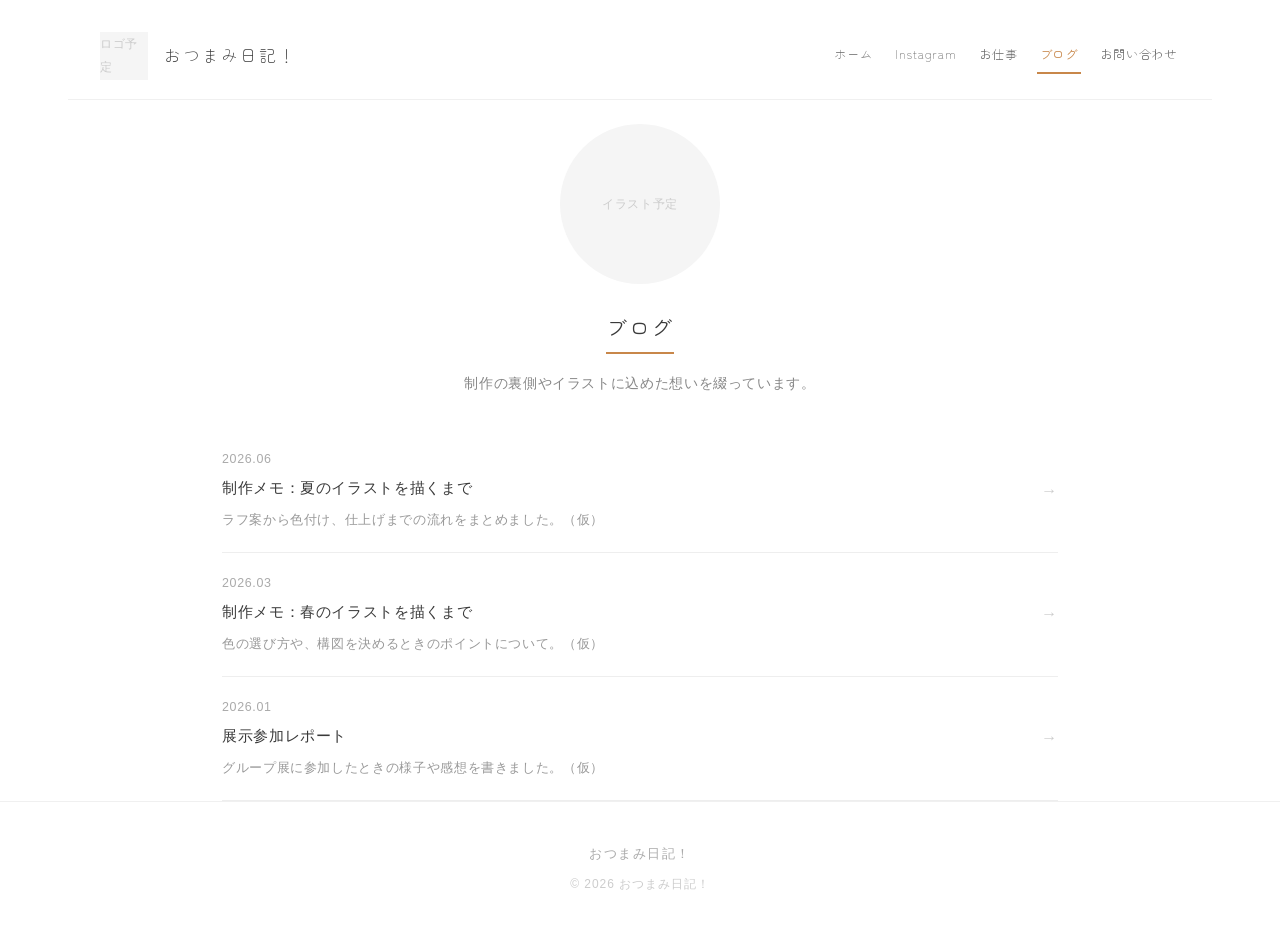
==== commit 99ec7f83: "HTMLとCSSを整理し保守性を改善" ====
--- a/blog.html
+++ b/blog.html
@@ -25,45 +25,46 @@
   </header>
 
   <main class="content-inner page-main">
-        <header class="page-header">
-          <div class="page-deco">
-            <div class="placeholder deco-placeholder">イラスト予定</div>
+    <header class="page-header">
+      <div class="page-deco">
+        <div class="placeholder deco-placeholder">イラスト予定</div>
+      </div>
+      <h1 class="page-title">ブログ</h1>
+      <p class="page-lead">制作の裏側やイラストに込めた想いを綴っています。</p>
+    </header>
+
+    <ul class="blog-list">
+      <li>
+        <a href="#" class="blog-item-link">
+          <div class="blog-item-body">
+            <span class="blog-date">2026.06</span>
+            <span class="blog-title">制作メモ：夏のイラストを描くまで</span>
+            <p class="blog-excerpt">ラフ案から色付け、仕上げまでの流れをまとめました。（仮）</p>
           </div>
-          <h1 class="page-title">ブログ</h1>
-          <p class="page-lead">制作の裏側やイラストに込めた想いを綴っています。</p>
-        </header>
-        <ul class="blog-list">
-          <li>
-            <a href="#" class="blog-item-link">
-              <div class="blog-item-body">
-                <span class="blog-date">2026.06</span>
-                <span class="blog-title">制作メモ：夏のイラストを描くまで</span>
-                <p class="blog-excerpt">ラフ案から色付け、仕上げまでの流れをまとめました。（仮）</p>
-              </div>
-              <span class="blog-arrow">→</span>
-            </a>
-          </li>
-          <li>
-            <a href="#" class="blog-item-link">
-              <div class="blog-item-body">
-                <span class="blog-date">2026.03</span>
-                <span class="blog-title">制作メモ：春のイラストを描くまで</span>
-                <p class="blog-excerpt">色の選び方や、構図を決めるときのポイントについて。（仮）</p>
-              </div>
-              <span class="blog-arrow">→</span>
-            </a>
-          </li>
-          <li>
-            <a href="#" class="blog-item-link">
-              <div class="blog-item-body">
-                <span class="blog-date">2026.01</span>
-                <span class="blog-title">展示参加レポート</span>
-                <p class="blog-excerpt">グループ展に参加したときの様子や感想を書きました。（仮）</p>
-              </div>
-              <span class="blog-arrow">→</span>
-            </a>
-          </li>
-        </ul>
+          <span class="blog-arrow">→</span>
+        </a>
+      </li>
+      <li>
+        <a href="#" class="blog-item-link">
+          <div class="blog-item-body">
+            <span class="blog-date">2026.03</span>
+            <span class="blog-title">制作メモ：春のイラストを描くまで</span>
+            <p class="blog-excerpt">色の選び方や、構図を決めるときのポイントについて。（仮）</p>
+          </div>
+          <span class="blog-arrow">→</span>
+        </a>
+      </li>
+      <li>
+        <a href="#" class="blog-item-link">
+          <div class="blog-item-body">
+            <span class="blog-date">2026.01</span>
+            <span class="blog-title">展示参加レポート</span>
+            <p class="blog-excerpt">グループ展に参加したときの様子や感想を書きました。（仮）</p>
+          </div>
+          <span class="blog-arrow">→</span>
+        </a>
+      </li>
+    </ul>
   </main>
 
   <footer class="site-footer">
--- a/style.css
+++ b/style.css
@@ -11,8 +11,8 @@
   --text-muted: #888;
   --border: #f0f0f0;
   --placeholder-bg: #f5f5f5;
-  --content-max: 900px;
-  --layout-max: 1080px;
+  --content-max: 900px;  /* 本文コンテンツの最大幅 */
+  --layout-max: 1080px;  /* ヘッダーの最大幅 */
 }
 
 body {
@@ -34,6 +34,7 @@
   color: var(--accent);
 }
 
+/* Zen Maru Gothic（見出し・ナビ・ロゴのみ） */
 .site-logo span,
 nav a,
 .page-title,
@@ -106,6 +107,103 @@
 
 
 /* ========================================
+   フッター
+   ======================================== */
+
+.site-footer {
+  text-align: center;
+  padding: 2.5rem 2rem 3.5rem;
+  border-top: 1px solid var(--border);
+}
+
+.footer-site-name {
+  margin: 0 0 0.4rem;
+  font-size: 0.8rem;
+  letter-spacing: 0.12em;
+  color: #aaa;
+}
+
+.footer-copy {
+  margin: 0;
+  font-size: 0.75rem;
+  color: #ccc;
+  letter-spacing: 0.08em;
+}
+
+
+/* ========================================
+   レイアウト
+   ======================================== */
+
+main {
+  padding-bottom: 5rem;
+}
+
+.page-main.home-page {
+  padding-top: 2rem;
+}
+
+.content-inner {
+  max-width: var(--content-max);
+  margin-left: auto;
+  margin-right: auto;
+  padding: 0 2rem;
+  box-sizing: border-box;
+  width: 100%;
+}
+
+.section-heading {
+  margin: 0 0 1rem;
+  font-size: 0.95rem;
+  font-weight: 400;
+  letter-spacing: 0.08em;
+  color: var(--text);
+}
+
+.section-lead,
+.page-lead {
+  margin: 0 0 1.5rem;
+  font-size: 0.88rem;
+  color: var(--text-muted);
+}
+
+.section-link {
+  margin-top: 1.2rem;
+  font-size: 0.85rem;
+}
+
+.section-link a {
+  color: var(--accent);
+}
+
+
+/* ========================================
+   下層ページ：ページヘッダー
+   ======================================== */
+
+.page-header {
+  margin-bottom: 2rem;
+  text-align: center;
+}
+
+.page-deco {
+  margin-top: 1.5rem;
+  margin-bottom: 1.5rem;
+}
+
+.page-title {
+  display: inline-block;
+  margin: 0 0 1rem;
+  padding-bottom: 0.3rem;
+  border-bottom: 2px solid var(--accent);
+  font-size: 1.3rem;
+  font-weight: 400;
+  letter-spacing: 0.08em;
+  color: var(--text);
+}
+
+
+/* ========================================
    プレースホルダー
    ======================================== */
 
@@ -125,11 +223,6 @@
   flex-shrink: 0;
 }
 
-.main-visual-placeholder {
-  width: 100%;
-  height: 320px;
-}
-
 .deco-placeholder {
   width: 160px;
   height: 160px;
@@ -137,11 +230,7 @@
   margin: 0 auto;
 }
 
-.thumb-placeholder {
-  width: 100%;
-  aspect-ratio: 1 / 1;
-}
-
+.thumb-placeholder,
 .work-placeholder,
 .instagram-placeholder {
   width: 100%;
@@ -157,86 +246,11 @@
   background-color: #fafafa;
 }
 
-.profile-image-placeholder {
-  width: 200px;
-  height: 200px;
-  flex-shrink: 0;
-}
-
-
-/* ========================================
-   共通レイアウト
-   ======================================== */
-
-main {
-  padding-bottom: 5rem;
-}
-
-.page-main {
-  padding-top: 2.5rem;
-}
-
-.page-main:not(.home-page) {
-  padding-top: 3.5rem;
-}
-
-/* 本文コンテンツ共通幅（ヘッダー・フッターは --layout-max のまま） */
-.content-inner {
-  max-width: var(--content-max);
-  margin-left: auto;
-  margin-right: auto;
-  padding: 0 2rem;
-  box-sizing: border-box;
-  width: 100%;
-}
-
-.section-heading {
-  margin: 0 0 1rem;
-  font-size: 0.95rem;
-  font-weight: 400;
-  letter-spacing: 0.08em;
-  color: var(--text);
-}
-
-.section-lead,
-.page-lead {
-  margin: 0 0 1.5rem;
-  font-size: 0.88rem;
-  color: var(--text-muted);
-}
-
-.section-link {
-  margin-top: 1.2rem;
-  font-size: 0.85rem;
-}
-
-.section-link a {
-  color: var(--accent);
-}
-
-
-/* ========================================
-   ページタイトル（下層ページ）
-   ======================================== */
-
-.page-header {
-  margin-bottom: 2rem;
-  text-align: center;
-}
-
-.page-title {
-  display: inline-block;
-  margin: 0 0 1rem;
-  padding-bottom: 0.3rem;
-  border-bottom: 2px solid var(--accent);
-  font-size: 1.3rem;
-  font-weight: 400;
-  letter-spacing: 0.08em;
-  color: var(--text);
-}
-
-.page-deco {
-  margin-bottom: 1.5rem;
+.guide-icon-placeholder {
+  width: 64px;
+  height: 64px;
+  margin: 0 auto 1.2rem;
+  border-radius: 50%;
 }
 
 
@@ -244,11 +258,6 @@
    ホーム
    ======================================== */
 
-.home-page {
-  padding-top: 2rem;
-}
-
-/* ① メインビジュアル */
 .home-mv {
   margin-bottom: 2.5rem;
 }
@@ -264,7 +273,6 @@
   display: block;
 }
 
-/* プロフィール詳細 */
 .home-profile-detail {
   margin-bottom: 4rem;
 }
@@ -293,7 +301,6 @@
   margin-bottom: 0;
 }
 
-/* ② サイト案内カード */
 .home-guide {
   margin-bottom: 5rem;
 }
@@ -319,13 +326,6 @@
   text-decoration: none;
   border-color: var(--accent-light);
   background-color: #fafafa;
-}
-
-.guide-icon-placeholder {
-  width: 64px;
-  height: 64px;
-  margin: 0 auto 1.2rem;
-  border-radius: 50%;
 }
 
 .guide-card-title {
@@ -347,15 +347,10 @@
   color: var(--accent);
 }
 
-/* ③〜⑤ コンテンツセクション */
 .home-sections {
   display: flex;
   flex-direction: column;
   gap: 5rem;
-}
-
-.home-section {
-  width: 100%;
 }
 
 .home-blog-list li:last-child {
@@ -393,24 +388,7 @@
 
 
 /* ========================================
-   プロフィール
-   ======================================== */
-
-.profile-row {
-  display: flex;
-  gap: 2rem;
-  align-items: flex-start;
-}
-
-.profile-text p {
-  margin: 0 0 1.2rem;
-  font-size: 0.9rem;
-  color: var(--text-muted);
-}
-
-
-/* ========================================
-   作品ギャラリー
+   Instagram ギャラリー
    ======================================== */
 
 .gallery {
@@ -567,35 +545,12 @@
 
 
 /* ========================================
-   フッター
-   ======================================== */
-
-.site-footer {
-  text-align: center;
-  padding: 2.5rem 2rem 3.5rem;
-  border-top: 1px solid var(--border);
-}
-
-.footer-site-name {
-  margin: 0 0 0.4rem;
-  font-size: 0.8rem;
-  letter-spacing: 0.12em;
-  color: #aaa;
-}
-
-.footer-copy {
-  margin: 0;
-  font-size: 0.75rem;
-  color: #ccc;
-  letter-spacing: 0.08em;
-}
-
-
-/* ========================================
-   スマホ対応
+   スマホ対応（768px以下）
    ======================================== */
 
 @media (max-width: 768px) {
+
+  /* --- ヘッダー・ナビ --- */
   .site-header {
     flex-direction: column;
     align-items: flex-start;
@@ -642,16 +597,14 @@
     letter-spacing: 0.06em;
   }
 
+  /* --- ホーム：表示順の並び替え --- */
   body.home-page-body {
     display: flex;
     flex-direction: column;
   }
 
+  body.home-page-body > .site-header,
   body.home-page-body > .page-main.home-page {
-    display: contents;
-  }
-
-  body.home-page-body > .site-header {
     display: contents;
   }
 
@@ -678,6 +631,7 @@
     margin: 0 auto;
   }
 
+  /* display:contents により main の .content-inner が効かないため再適用 */
   body.home-page-body .home-profile-detail,
   body.home-page-body .home-guide,
   body.home-page-body .home-sections {
@@ -695,42 +649,44 @@
     order: 5;
   }
 
+  body.home-page-body .home-profile-detail {
+    padding-top: 1.5rem;
+  }
+
+  /* --- ホーム：余白調整 --- */
+  .page-main.home-page {
+    padding-top: 0;
+  }
+
+  .home-mv {
+    margin-bottom: 2rem;
+  }
+
+  .home-profile-detail {
+    margin-bottom: 3rem;
+  }
+
+  .home-guide {
+    margin-bottom: 3.5rem;
+  }
+
+  .guide-cards {
+    grid-template-columns: 1fr;
+    gap: 1rem;
+  }
+
+  .guide-card-link {
+    padding: 1.5rem 1rem;
+  }
+
+  .home-sections {
+    gap: 3.5rem;
+  }
+
+  /* --- 共通 --- */
   .deco-placeholder {
     width: 120px;
     height: 120px;
-  }
-
-  .home-page {
-    padding-top: 0;
-  }
-
-  body.home-page-body .home-profile-detail {
-    padding-top: 1.5rem;
-  }
-
-  .home-mv {
-    margin-bottom: 2rem;
-  }
-
-  .home-profile-detail {
-    margin-bottom: 3rem;
-  }
-
-  .home-guide {
-    margin-bottom: 3.5rem;
-  }
-
-  .guide-cards {
-    grid-template-columns: 1fr;
-    gap: 1rem;
-  }
-
-  .guide-card-link {
-    padding: 1.5rem 1rem;
-  }
-
-  .home-sections {
-    gap: 3.5rem;
   }
 
   .section-heading {
@@ -748,14 +704,9 @@
     gap: 0.8rem;
   }
 
-  .profile-row {
-    flex-direction: column;
-    align-items: center;
-    text-align: center;
-  }
-
   .works-history-list,
   .gallery-instagram {
     grid-template-columns: repeat(2, 1fr);
   }
-}
+
+}
